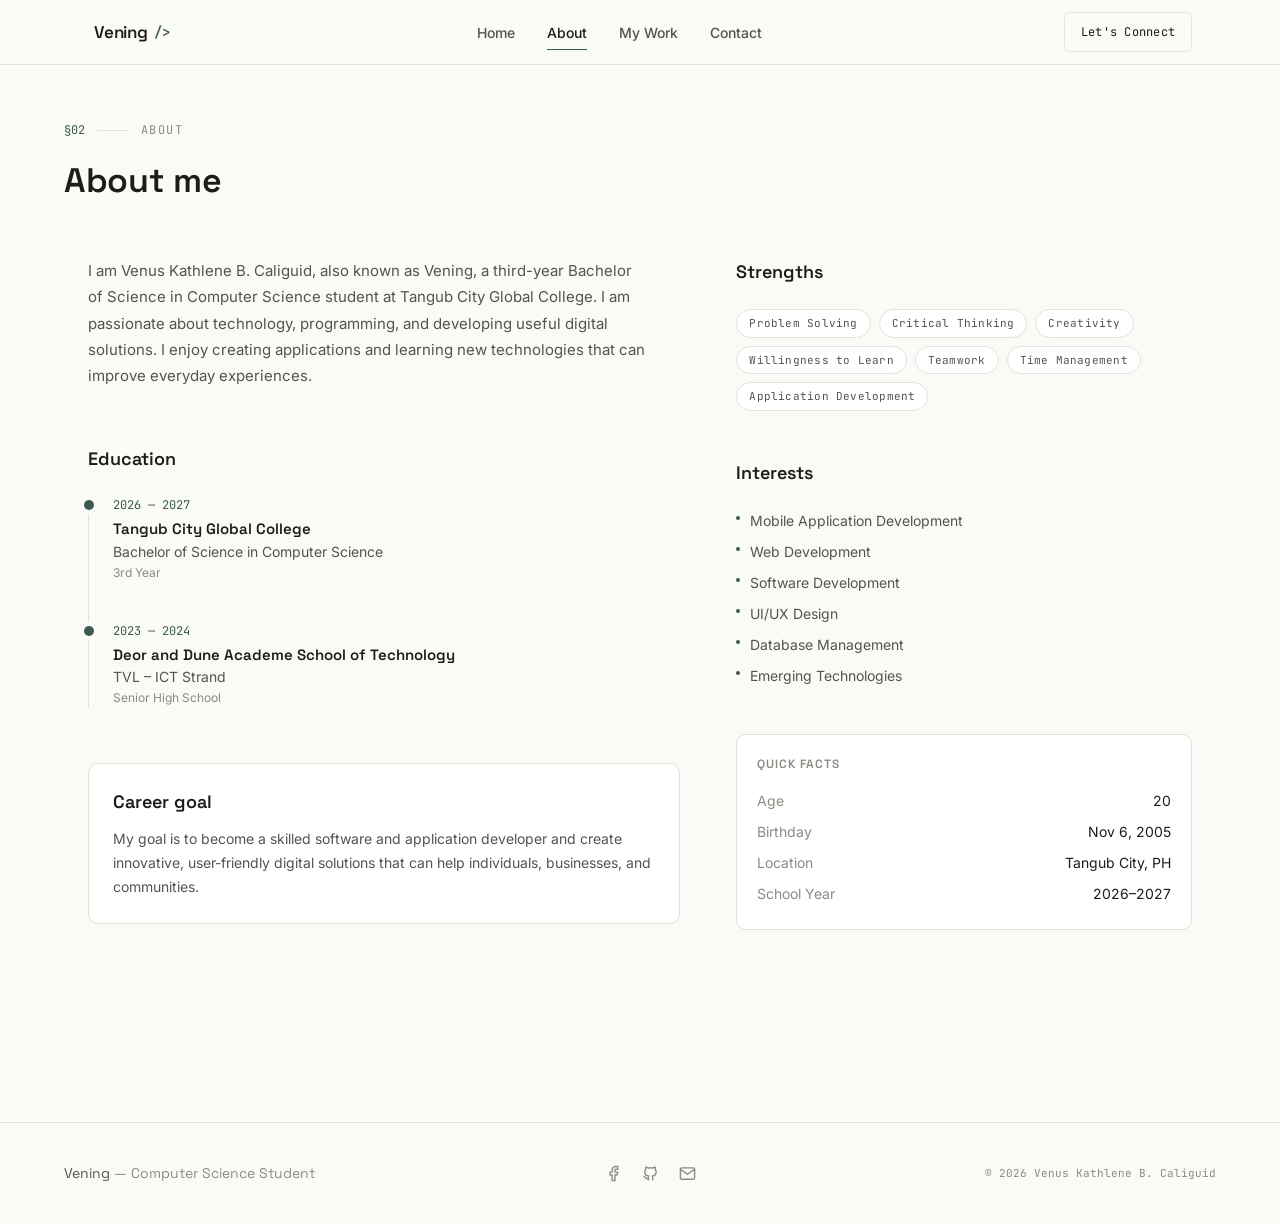
==== about.html @ 763d1053 "Add files via upload" ====
<!DOCTYPE html>
<html lang="en">
<head>
<meta charset="UTF-8" />
<meta name="viewport" content="width=device-width, initial-scale=1.0" />
<title>About — Vening</title>
<link rel="stylesheet" href="style.css" />
</head>
<body>

<header class="navbar">
  <div class="container navbar-inner">
    <button class="logo" onclick="location.href='index.html'">Vening <span>/&gt;</span></button>
    <nav class="nav-links">
      <a href="index.html" class="nav-link">Home</a>
      <a href="about.html" class="nav-link active">About</a>
      <a href="work.html" class="nav-link">My Work</a>
      <a href="contact.html" class="nav-link">Contact</a>
    </nav>
    <a href="contact.html" class="connect-btn font-mono">Let's Connect</a>
    <button class="nav-toggle" aria-label="Toggle menu" aria-expanded="false">
      <svg class="icon-menu" viewBox="0 0 24 24" fill="none" stroke="currentColor" stroke-width="2" stroke-linecap="round"><line x1="3" y1="12" x2="21" y2="12"/><line x1="3" y1="6" x2="21" y2="6"/><line x1="3" y1="18" x2="21" y2="18"/></svg>
      <svg class="icon-close" viewBox="0 0 24 24" fill="none" stroke="currentColor" stroke-width="2" stroke-linecap="round" style="display:none"><line x1="18" y1="6" x2="6" y2="18"/><line x1="6" y1="6" x2="18" y2="18"/></svg>
    </button>
  </div>
  <div class="mobile-menu">
    <a href="index.html" class="nav-link">Home</a>
    <a href="about.html" class="nav-link active">About</a>
    <a href="work.html" class="nav-link">My Work</a>
    <a href="contact.html" class="nav-link">Contact</a>
    <a href="contact.html" class="connect-btn font-mono">Let's Connect</a>
  </div>
</header>

<main>
  <section class="container page-head">
    <div class="eyebrow"><span class="idx">§02</span><span class="rule"></span><span class="label">About</span></div>
    <h1 class="font-display fade">About me</h1>
  </section>

  <section class="container about-grid">
    <div>
      <p class="about-intro fade fade-1">
        I am Venus Kathlene B. Caliguid, also known as Vening, a third-year Bachelor of Science
        in Computer Science student at Tangub City Global College. I am passionate about
        technology, programming, and developing useful digital solutions. I enjoy creating
        applications and learning new technologies that can improve everyday experiences.
      </p>

      <div>
        <h2 class="font-display">Education</h2>
        <div class="timeline">
          <div class="timeline-item fade">
            <span class="timeline-dot"></span>
            <div class="timeline-year font-mono">2026 — 2027</div>
            <div class="timeline-school font-display">Tangub City Global College</div>
            <div class="timeline-program">Bachelor of Science in Computer Science</div>
            <div class="timeline-note">3rd Year</div>
          </div>
          <div class="timeline-item fade fade-1">
            <span class="timeline-dot"></span>
            <div class="timeline-year font-mono">2023 — 2024</div>
            <div class="timeline-school font-display">Deor and Dune Academe School of Technology</div>
            <div class="timeline-program">TVL – ICT Strand</div>
            <div class="timeline-note">Senior High School</div>
          </div>
        </div>
      </div>

      <div class="goal-box fade">
        <h2 class="font-display">Career goal</h2>
        <p>
          My goal is to become a skilled software and application developer and create
          innovative, user-friendly digital solutions that can help individuals, businesses,
          and communities.
        </p>
      </div>
    </div>

    <div class="about-side">
      <div>
        <h2 class="font-display">Strengths</h2>
        <div class="tag-row">
          <span class="tag">Problem Solving</span>
          <span class="tag">Critical Thinking</span>
          <span class="tag">Creativity</span>
          <span class="tag">Willingness to Learn</span>
          <span class="tag">Teamwork</span>
          <span class="tag">Time Management</span>
          <span class="tag">Application Development</span>
        </div>
      </div>

      <div>
        <h2 class="font-display">Interests</h2>
        <ul class="interest-list">
          <li><span class="interest-dot"></span>Mobile Application Development</li>
          <li><span class="interest-dot"></span>Web Development</li>
          <li><span class="interest-dot"></span>Software Development</li>
          <li><span class="interest-dot"></span>UI/UX Design</li>
          <li><span class="interest-dot"></span>Database Management</li>
          <li><span class="interest-dot"></span>Emerging Technologies</li>
        </ul>
      </div>

      <div class="facts-box">
        <h2 class="font-mono">Quick facts</h2>
        <dl>
          <div class="fact-row"><dt>Age</dt><dd>20</dd></div>
          <div class="fact-row"><dt>Birthday</dt><dd>Nov 6, 2005</dd></div>
          <div class="fact-row"><dt>Location</dt><dd>Tangub City, PH</dd></div>
          <div class="fact-row"><dt>School Year</dt><dd>2026–2027</dd></div>
        </dl>
      </div>
    </div>
  </section>
</main>

<footer class="site-footer">
  <div class="container footer-inner">
    <a href="index.html" class="footer-name font-display">Vening <span>— Computer Science Student</span></a>
    <div class="footer-socials">
      <a href="https://www.facebook.com/venuskathlene.bagocaliguid" target="_blank" rel="noopener" aria-label="Facebook"><svg viewBox="0 0 24 24" fill="none" stroke="currentColor" stroke-width="2" stroke-linecap="round" stroke-linejoin="round"><path d="M18 2h-3a5 5 0 0 0-5 5v3H7v4h3v8h4v-8h3l1-4h-4V7a1 1 0 0 1 1-1h3z"/></svg></a>
      <a href="https://github.com/venuskathlene" target="_blank" rel="noopener" aria-label="GitHub"><svg viewBox="0 0 24 24" fill="none" stroke="currentColor" stroke-width="2" stroke-linecap="round" stroke-linejoin="round"><path d="M9 19c-4.3 1.4-4.3-2.5-6-3m12 5v-3.5c0-1 .1-1.4-.5-2 2.8-.3 5.5-1.4 5.5-6a4.6 4.6 0 0 0-1.3-3.2 4.2 4.2 0 0 0-.1-3.2s-1.1-.3-3.5 1.3a12.3 12.3 0 0 0-6.2 0C6.5 2.8 5.4 3.1 5.4 3.1a4.2 4.2 0 0 0-.1 3.2A4.6 4.6 0 0 0 4 9.5c0 4.6 2.7 5.7 5.5 6-.6.6-.6 1.2-.5 2V21"/></svg></a>
      <a href="mailto:venuskathlenecaliguid@gmail.com" aria-label="Email"><svg viewBox="0 0 24 24" fill="none" stroke="currentColor" stroke-width="2" stroke-linecap="round" stroke-linejoin="round"><rect x="2" y="4" width="20" height="16" rx="2"/><path d="m22 6-10 7L2 6"/></svg></a>
    </div>
    <span class="footer-copy">© 2026 Venus Kathlene B. Caliguid</span>
  </div>
</footer>

<script src="script.js"></script>
</body>
</html>
---- style.css ----
@import url('https://fonts.googleapis.com/css2?family=Space+Grotesk:wght@400;500;600;700&family=Inter:wght@400;500;600&family=JetBrains+Mono:wght@400;500&display=swap');

:root {
  --bg: #FAFAF7;
  --surface: #FFFFFF;
  --ink: #1C1C1A;
  --ink-soft: #55534D;
  --ink-faint: #8C8A82;
  --line: #E4E1D9;
  --accent: #3D5A50;
  --accent-soft: #EDF1EE;
  --radius: 10px;
}

* { box-sizing: border-box; }

html { scroll-behavior: smooth; }

body {
  margin: 0;
  font-family: 'Inter', sans-serif;
  background: var(--bg);
  color: var(--ink);
  line-height: 1.5;
  -webkit-font-smoothing: antialiased;
}

::selection { background: var(--accent); color: #fff; }

a { color: inherit; text-decoration: none; }
ul { list-style: none; margin: 0; padding: 0; }
img { max-width: 100%; display: block; }
button { font-family: inherit; cursor: pointer; }

.font-display { font-family: 'Space Grotesk', sans-serif; }
.font-mono { font-family: 'JetBrains Mono', monospace; }

.container {
  max-width: 1152px;
  margin: 0 auto;
  padding: 0 24px;
}

/* ---------- Focus states ---------- */
a:focus-visible,
button:focus-visible,
input:focus-visible,
textarea:focus-visible {
  outline: 2px solid var(--accent);
  outline-offset: 2px;
}

/* ---------- Fade-up animation ---------- */
@keyframes fadeUp {
  from { opacity: 0; transform: translateY(14px); }
  to { opacity: 1; transform: translateY(0); }
}
.fade { animation: fadeUp .55s cubic-bezier(.22,.61,.36,1) both; }
.fade-1 { animation-delay: .04s; }
.fade-2 { animation-delay: .1s; }
.fade-3 { animation-delay: .16s; }
.fade-4 { animation-delay: .22s; }

@media (prefers-reduced-motion: reduce) {
  .fade { animation: none !important; }
  html { scroll-behavior: auto; }
}

/* ---------- Navbar ---------- */
.navbar {
  position: sticky;
  top: 0;
  z-index: 40;
  background: rgba(250, 250, 247, 0.85);
  backdrop-filter: blur(8px);
  border-bottom: 1px solid var(--line);
}
.navbar-inner {
  height: 64px;
  display: flex;
  align-items: center;
  justify-content: space-between;
}
.logo {
  font-family: 'Space Grotesk', sans-serif;
  font-weight: 600;
  font-size: 17px;
  letter-spacing: -0.01em;
  display: flex;
  align-items: center;
  gap: 6px;
  background: none;
  border: none;
  color: var(--ink);
}
.logo span { color: var(--accent); font-family: 'JetBrains Mono', monospace; font-size: 14px; }

.nav-links {
  display: flex;
  align-items: center;
  gap: 32px;
}
.nav-link {
  position: relative;
  font-size: 14px;
  font-weight: 500;
  color: var(--ink-soft);
  background: none;
  border: none;
  padding: 4px 0;
  transition: color .2s;
}
.nav-link::after {
  content: "";
  position: absolute;
  left: 0; right: 0; bottom: -3px;
  height: 1px;
  background: var(--accent);
  transform: scaleX(0);
  transform-origin: left;
  transition: transform .25s ease;
}
.nav-link:hover { color: var(--ink); }
.nav-link:hover::after,
.nav-link.active::after { transform: scaleX(1); }
.nav-link.active { color: var(--ink); }

.connect-btn {
  font-family: 'JetBrains Mono', monospace;
  font-size: 12px;
  letter-spacing: .02em;
  border: 1px solid var(--line);
  background: var(--bg);
  border-radius: 6px;
  padding: 10px 16px;
  color: var(--ink);
  transition: border-color .2s, color .2s;
}
.connect-btn:hover { border-color: var(--accent); color: var(--accent); }

.nav-toggle {
  display: none;
  background: none;
  border: none;
  padding: 8px;
  color: var(--ink);
}
.nav-toggle svg { width: 20px; height: 20px; }

.mobile-menu {
  display: none;
  border-top: 1px solid var(--line);
  padding: 16px 24px;
  flex-direction: column;
  gap: 4px;
  background: var(--bg);
}
.mobile-menu.open { display: flex; }
.mobile-menu .nav-link {
  text-align: left;
  padding: 10px 0;
  font-size: 15px;
}
.mobile-menu .connect-btn {
  align-self: flex-start;
  margin-top: 8px;
}

@media (max-width: 767px) {
  .nav-links, .navbar-inner .connect-btn { display: none; }
  .nav-toggle { display: block; }
}

/* ---------- Buttons ---------- */
.btn {
  display: inline-flex;
  align-items: center;
  gap: 8px;
  font-size: 14px;
  font-weight: 500;
  padding: 12px 20px;
  border-radius: 8px;
  border: 1px solid transparent;
  transition: transform .2s, border-color .2s, color .2s;
}
.btn svg { width: 15px; height: 15px; transition: transform .2s; }
.btn-primary {
  background: var(--ink);
  color: var(--bg);
}
.btn-primary:hover { transform: translateY(-2px); }
.btn-primary:hover svg { transform: translateX(2px); }
.btn-secondary {
  background: transparent;
  border-color: var(--line);
  color: var(--ink);
}
.btn-secondary:hover { border-color: var(--accent); color: var(--accent); }
.btn-secondary:hover svg { transform: translate(2px, -2px); }

/* ---------- Tags / badges ---------- */
.tag {
  font-family: 'JetBrains Mono', monospace;
  font-size: 11px;
  letter-spacing: .02em;
  color: var(--ink-soft);
  border: 1px solid var(--line);
  border-radius: 999px;
  padding: 5px 12px;
  background: var(--surface);
  display: inline-block;
}
.badge {
  font-family: 'JetBrains Mono', monospace;
  font-size: 11px;
  color: var(--ink-soft);
  background: var(--accent-soft);
  border-radius: 5px;
  padding: 5px 10px;
  display: inline-block;
}

/* ---------- Section eyebrow ---------- */
.eyebrow {
  display: flex;
  align-items: center;
  gap: 12px;
  margin-bottom: 16px;
}
.eyebrow .idx { font-family: 'JetBrains Mono', monospace; font-size: 12px; color: var(--accent); }
.eyebrow .rule { height: 1px; width: 32px; background: var(--line); }
.eyebrow .label { font-family: 'JetBrains Mono', monospace; font-size: 12px; letter-spacing: .12em; text-transform: uppercase; color: var(--ink-faint); }

/* ---------- Placeholder blocks ---------- */
.placeholder {
  width: 100%;
  border-radius: 8px;
  border: 1px solid var(--line);
  background-color: var(--surface);
  background-image: repeating-linear-gradient(135deg, transparent, transparent 11px, var(--line) 11px, var(--line) 12px);
  display: flex;
  align-items: center;
  justify-content: center;
  overflow: hidden;
  position: relative;
}
.placeholder span {
  font-family: 'JetBrains Mono', monospace;
  font-size: 11px;
  color: var(--ink-faint);
  background: var(--bg);
  border: 1px solid var(--line);
  padding: 6px 12px;
  border-radius: 6px;
}
.ratio-4-3 { aspect-ratio: 4/3; }
.ratio-16-10 { aspect-ratio: 16/10; }
.ratio-16-9 { aspect-ratio: 16/9; }
.ratio-16-11 { aspect-ratio: 16/11; }
.ratio-4-5 { aspect-ratio: 4/5; }

/* ================= HERO / HOME ================= */
.hero {
  padding: 96px 0 64px;
}
.hero-grid {
  display: grid;
  grid-template-columns: 1.4fr 1fr;
  gap: 48px;
  align-items: center;
}
.hero-eyebrow {
  font-family: 'JetBrains Mono', monospace;
  font-size: 12px;
  letter-spacing: .12em;
  text-transform: uppercase;
  color: var(--accent);
  margin-bottom: 20px;
}
.hero h1 {
  font-family: 'Space Grotesk', sans-serif;
  font-weight: 600;
  font-size: 48px;
  line-height: 1.1;
  letter-spacing: -0.01em;
  margin: 0 0 20px;
}
.hero-role {
  font-size: 18px;
  color: var(--ink-soft);
  margin: 0 0 24px;
}
.hero-desc {
  font-size: 15px;
  color: var(--ink-soft);
  line-height: 1.7;
  max-width: 480px;
  margin: 0 0 32px;
}
.hero-actions { display: flex; flex-wrap: wrap; gap: 12px; }

.hero-photo-wrap { position: relative; }
.hero-photo {
  max-width: 320px;
  margin: 0 auto;
  border-radius: 14px;
  overflow: hidden;
  border: 1px solid var(--line);
}
.hero-photo img { width: 100%; height: 100%; object-fit: cover; aspect-ratio: 4/5; }
.hero-badge {
  position: absolute;
  bottom: -16px;
  left: -16px;
  font-family: 'JetBrains Mono', monospace;
  font-size: 11px;
  background: var(--ink);
  color: var(--bg);
  padding: 8px 12px;
  border-radius: 6px;
}

@media (max-width: 767px) {
  .hero-grid { grid-template-columns: 1fr; }
  .hero { padding: 48px 0 40px; }
  .hero h1 { font-size: 34px; }
  .hero-badge { display: none; }
}

/* ---------- Info cards ---------- */
.info-grid {
  display: grid;
  grid-template-columns: repeat(4, 1fr);
  gap: 16px;
  margin-bottom: 80px;
}
.info-card {
  border: 1px solid var(--line);
  border-radius: 10px;
  padding: 20px;
  background: var(--surface);
  transition: border-color .2s;
}
.info-card:hover { border-color: var(--accent); }
.info-card .idx { font-family: 'JetBrains Mono', monospace; font-size: 12px; color: var(--accent); margin-bottom: 12px; }
.info-card h3 { font-family: 'Space Grotesk', sans-serif; font-weight: 600; font-size: 15px; margin: 0 0 4px; }
.info-card p { font-size: 14px; color: var(--ink-soft); margin: 0; }

@media (max-width: 767px) {
  .info-grid { grid-template-columns: repeat(2, 1fr); }
}

/* ---------- Section heading row ---------- */
.section-head {
  display: flex;
  align-items: flex-end;
  justify-content: space-between;
  gap: 16px;
  flex-wrap: wrap;
  margin-bottom: 32px;
}
.section-head h2 {
  font-family: 'Space Grotesk', sans-serif;
  font-weight: 600;
  font-size: 28px;
  letter-spacing: -0.01em;
  margin: 0;
}
.section-link {
  font-size: 14px;
  font-weight: 500;
  color: var(--ink-soft);
  background: none;
  border: none;
  display: inline-flex;
  align-items: center;
  gap: 4px;
}
.section-link:hover { color: var(--ink); }
.section-link svg { width: 14px; height: 14px; }

/* ---------- Featured project cards (Home) ---------- */
.project-grid {
  display: grid;
  grid-template-columns: 1fr 1fr;
  gap: 24px;
  margin-bottom: 96px;
}
.project-card {
  border: 1px solid var(--line);
  border-radius: 10px;
  overflow: hidden;
  background: var(--surface);
  transition: transform .3s, box-shadow .3s, border-color .2s;
}
.project-card:hover {
  transform: translateY(-4px);
  box-shadow: 0 10px 30px -15px rgba(0,0,0,0.15);
}
.project-card .placeholder { border-radius: 0; border-width: 0 0 1px 0; }
.project-card-body { padding: 24px; }
.project-cat { font-family: 'JetBrains Mono', monospace; font-size: 11px; color: var(--accent); margin-bottom: 8px; }
.project-card h3 { font-family: 'Space Grotesk', sans-serif; font-weight: 600; font-size: 18px; margin: 0 0 8px; }
.project-card p { font-size: 14px; color: var(--ink-soft); line-height: 1.6; margin: 0 0 16px; }
.badge-row { display: flex; flex-wrap: wrap; gap: 8px; margin-bottom: 20px; }
.view-link {
  display: inline-flex;
  align-items: center;
  gap: 6px;
  font-size: 14px;
  font-weight: 500;
  background: none;
  border: none;
  color: var(--ink);
}
.view-link svg { width: 14px; height: 14px; transition: transform .2s; }
.view-link:hover svg { transform: translateX(3px); }

@media (max-width: 767px) {
  .project-grid { grid-template-columns: 1fr; }
}

/* ================= PAGE HEADER (shared) ================= */
.page-head { padding: 56px 0 40px; }
.page-head h1 {
  font-family: 'Space Grotesk', sans-serif;
  font-weight: 600;
  font-size: 34px;
  letter-spacing: -0.01em;
  margin: 0 0 12px;
}
.page-lead {
  font-size: 15px;
  color: var(--ink-soft);
  max-width: 480px;
  margin: 0;
}

/* ================= ABOUT PAGE ================= */
.about-grid {
  display: grid;
  grid-template-columns: 1.3fr 1fr;
  gap: 56px;
  padding-bottom: 96px;
}
.about-intro {
  font-size: 15px;
  color: var(--ink-soft);
  line-height: 1.75;
  max-width: 560px;
  margin: 0 0 56px;
}
.about-grid h2 {
  font-family: 'Space Grotesk', sans-serif;
  font-weight: 600;
  font-size: 18px;
  margin: 0 0 24px;
}

.timeline {
  position: relative;
  padding-left: 24px;
  border-left: 1px solid var(--line);
  margin-bottom: 56px;
}
.timeline-item { position: relative; margin-bottom: 40px; }
.timeline-item:last-child { margin-bottom: 0; }
.timeline-dot {
  position: absolute;
  left: -29px;
  top: 4px;
  width: 10px;
  height: 10px;
  border-radius: 50%;
  background: var(--accent);
  box-shadow: 0 0 0 4px var(--bg);
}
.timeline-year { font-family: 'JetBrains Mono', monospace; font-size: 12px; color: var(--accent); margin-bottom: 4px; }
.timeline-school { font-family: 'Space Grotesk', sans-serif; font-weight: 600; font-size: 15px; }
.timeline-program { font-size: 14px; color: var(--ink-soft); }
.timeline-note { font-size: 12px; color: var(--ink-faint); margin-top: 2px; }

.goal-box {
  border: 1px solid var(--line);
  border-radius: 10px;
  padding: 24px;
  background: var(--surface);
}
.goal-box h2 { margin-bottom: 12px; }
.goal-box p { font-size: 14px; color: var(--ink-soft); line-height: 1.7; margin: 0; }

.tag-row { display: flex; flex-wrap: wrap; gap: 8px; }

.interest-list { display: flex; flex-direction: column; gap: 10px; }
.interest-list li {
  display: flex;
  align-items: flex-start;
  gap: 10px;
  font-size: 14px;
  color: var(--ink-soft);
}
.interest-dot {
  margin-top: 6px;
  width: 4px; height: 4px;
  border-radius: 50%;
  background: var(--accent);
  flex-shrink: 0;
}

.facts-box {
  border: 1px solid var(--line);
  border-radius: 10px;
  padding: 20px;
  background: var(--surface);
}
.facts-box h2 {
  font-size: 12px;
  text-transform: uppercase;
  letter-spacing: .08em;
  color: var(--ink-faint);
  margin-bottom: 12px;
}
.facts-box dl { margin: 0; }
.fact-row { display: flex; justify-content: space-between; font-size: 14px; padding: 5px 0; }
.fact-row dt { color: var(--ink-faint); }
.fact-row dd { margin: 0; }

.about-side { display: flex; flex-direction: column; gap: 48px; }

@media (max-width: 767px) {
  .about-grid { grid-template-columns: 1fr; }
}

/* ================= WORK PAGE ================= */
.work-block {
  display: grid;
  grid-template-columns: 1fr 1fr;
  gap: 40px;
  align-items: center;
  padding: 56px 0;
  border-bottom: 1px solid var(--line);
}
.work-block:last-of-type { border-bottom: none; }
.work-block.reverse .work-media { order: 2; }
.work-block.reverse .work-text { order: 1; }
.work-tag { font-family: 'JetBrains Mono', monospace; font-size: 12px; color: var(--accent); margin-bottom: 12px; }
.work-text h3 { font-family: 'Space Grotesk', sans-serif; font-weight: 600; font-size: 24px; margin: 0 0 12px; }
.work-text p { font-size: 14px; color: var(--ink-soft); line-height: 1.7; margin: 0 0 20px; }
.work-sublabel { font-family: 'JetBrains Mono', monospace; font-size: 11px; text-transform: uppercase; letter-spacing: .08em; color: var(--ink-faint); margin-bottom: 8px; }
.work-actions { display: flex; flex-wrap: wrap; gap: 12px; margin-top: 4px; }

@media (max-width: 767px) {
  .work-block, .work-block.reverse { grid-template-columns: 1fr; }
  .work-block.reverse .work-media,
  .work-block.reverse .work-text { order: initial; }
}

.stack-section { margin-top: 80px; padding-bottom: 96px; }
.stack-section h2 { font-family: 'Space Grotesk', sans-serif; font-weight: 600; font-size: 18px; margin: 0 0 24px; }
.stack-row { display: flex; flex-wrap: wrap; gap: 10px; }
.stack-chip {
  font-family: 'JetBrains Mono', monospace;
  font-size: 12px;
  color: var(--ink-soft);
  border: 1px solid var(--line);
  border-radius: 6px;
  padding: 8px 12px;
  background: var(--surface);
  transition: border-color .2s, color .2s;
}
.stack-chip:hover { border-color: var(--accent); color: var(--accent); }

/* ================= MODAL ================= */
.modal-overlay {
  position: fixed;
  inset: 0;
  background: rgba(28,28,26,0.5);
  z-index: 50;
  display: none;
  align-items: flex-start;
  justify-content: center;
  padding: 16px;
  overflow-y: auto;
}
.modal-overlay.open { display: flex; }
.modal-box {
  background: var(--bg);
  max-width: 640px;
  width: 100%;
  border-radius: 12px;
  border: 1px solid var(--line);
  margin: 32px 0;
}
.modal-head {
  display: flex;
  align-items: center;
  justify-content: space-between;
  padding: 16px 24px;
  border-bottom: 1px solid var(--line);
}
.modal-head .tag-idx { font-family: 'JetBrains Mono', monospace; font-size: 12px; color: var(--accent); }
.modal-close { background: none; border: none; padding: 6px; border-radius: 6px; color: var(--ink); }
.modal-close:hover { background: var(--accent-soft); }
.modal-close svg { width: 18px; height: 18px; }
.modal-body { padding: 24px; }
.modal-body .placeholder { margin-bottom: 24px; }
.modal-cat { font-family: 'JetBrains Mono', monospace; font-size: 11px; text-transform: uppercase; letter-spacing: .06em; color: var(--ink-faint); margin-bottom: 4px; }
.modal-body h2 { font-family: 'Space Grotesk', sans-serif; font-weight: 600; font-size: 24px; margin: 0 0 16px; }
.modal-desc { font-size: 14px; color: var(--ink-soft); line-height: 1.7; margin: 0 0 24px; }
.modal-cols { display: grid; grid-template-columns: 1fr 1fr; gap: 24px; margin-bottom: 24px; }
.modal-cols h4 { font-family: 'JetBrains Mono', monospace; font-size: 11px; text-transform: uppercase; letter-spacing: .06em; color: var(--ink-faint); margin: 0 0 8px; }
.feature-list { display: flex; flex-direction: column; gap: 6px; }
.feature-list li { display: flex; align-items: flex-start; gap: 8px; font-size: 14px; color: var(--ink-soft); }
.feature-dot { margin-top: 6px; width: 4px; height: 4px; border-radius: 50%; background: var(--accent); flex-shrink: 0; }
.modal-links-note { font-family: 'JetBrains Mono', monospace; font-size: 12px; color: var(--ink-faint); width: 100%; margin: 12px 0; }
.modal-footer { display: flex; flex-wrap: wrap; gap: 12px; padding-top: 12px; border-top: 1px solid var(--line); }

@media (max-width: 600px) {
  .modal-cols { grid-template-columns: 1fr; }
}

/* ================= CONTACT PAGE ================= */
.contact-grid {
  display: grid;
  grid-template-columns: 1fr 1.3fr;
  gap: 56px;
  padding-bottom: 64px;
}
.contact-cards { display: flex; flex-direction: column; gap: 16px; }
.contact-card {
  display: flex;
  align-items: flex-start;
  gap: 16px;
  border: 1px solid var(--line);
  border-radius: 10px;
  padding: 20px;
  background: var(--surface);
  transition: border-color .2s;
}
.contact-card:hover { border-color: var(--accent); }
.contact-icon {
  width: 36px; height: 36px;
  border-radius: 8px;
  background: var(--accent-soft);
  display: flex; align-items: center; justify-content: center;
  flex-shrink: 0;
}
.contact-icon svg { width: 16px; height: 16px; color: var(--accent); }
.contact-label { font-family: 'JetBrains Mono', monospace; font-size: 11px; text-transform: uppercase; letter-spacing: .06em; color: var(--ink-faint); margin-bottom: 4px; }
.contact-value { font-size: 14px; }
.contact-value.placeholder-text { color: var(--ink-faint); font-style: italic; }
.contact-value a {
  color: var(--ink);
  text-decoration: underline;
  text-decoration-color: var(--line);
  text-underline-offset: 3px;
  transition: color .2s, text-decoration-color .2s;
}
.contact-value a:hover {
  color: var(--accent);
  text-decoration-color: var(--accent);
}

.contact-form {
  border: 1px solid var(--line);
  border-radius: 10px;
  padding: 32px;
  background: var(--surface);
}
.form-row { display: grid; grid-template-columns: 1fr 1fr; gap: 20px; margin-bottom: 20px; }
.field { margin-bottom: 20px; }
.field label {
  display: block;
  font-family: 'JetBrains Mono', monospace;
  font-size: 11px;
  text-transform: uppercase;
  letter-spacing: .06em;
  color: var(--ink-faint);
  margin-bottom: 8px;
}
.field input, .field textarea {
  width: 100%;
  background: var(--bg);
  border: 1px solid var(--line);
  border-radius: 8px;
  padding: 12px 14px;
  font-size: 14px;
  font-family: 'Inter', sans-serif;
  color: var(--ink);
  transition: border-color .2s;
}
.field input::placeholder, .field textarea::placeholder { color: var(--ink-faint); }
.field input:focus, .field textarea:focus {
  outline: none;
  border-color: var(--accent);
  box-shadow: 0 0 0 1px var(--accent);
}
.field textarea { resize: vertical; min-height: 120px; }
.field-error { font-size: 12px; color: #C0392B; margin: 6px 0 0; }

.form-note {
  font-family: 'JetBrains Mono', monospace;
  font-size: 12px;
  color: var(--ink-faint);
  margin-top: 16px;
}
.form-status {
  border: 1px solid var(--accent);
  background: var(--accent-soft);
  border-radius: 8px;
  padding: 12px 16px;
  font-size: 13px;
  font-family: 'JetBrains Mono', monospace;
  color: var(--accent);
  margin-bottom: 24px;
  display: none;
}
.form-status.show { display: block; }

.social-row {
  display: flex;
  align-items: center;
  justify-content: center;
  gap: 32px;
  padding-top: 40px;
  margin-top: 24px;
  border-top: 1px solid var(--line);
}
.social-row a {
  display: flex;
  align-items: center;
  gap: 8px;
  font-size: 14px;
  color: var(--ink-soft);
  transition: color .2s;
}
.social-row a:hover { color: var(--accent); }
.social-row svg { width: 16px; height: 16px; }

@media (max-width: 767px) {
  .contact-grid { grid-template-columns: 1fr; }
  .form-row { grid-template-columns: 1fr; }
}

/* ================= FOOTER ================= */
.site-footer {
  border-top: 1px solid var(--line);
  margin-top: 96px;
}
.footer-inner {
  padding: 40px 0;
  display: flex;
  align-items: center;
  justify-content: space-between;
  gap: 16px;
  flex-wrap: wrap;
}
.footer-name {
  font-family: 'Space Grotesk', sans-serif;
  font-size: 14px;
  color: var(--ink-soft);
  background: none;
  border: none;
}
.footer-name span { color: var(--ink-faint); }
.footer-socials { display: flex; align-items: center; gap: 20px; }
.footer-socials a { color: var(--ink-faint); transition: color .2s; }
.footer-socials a:hover { color: var(--accent); }
.footer-socials svg { width: 17px; height: 17px; }
.footer-copy { font-family: 'JetBrains Mono', monospace; font-size: 11px; color: var(--ink-faint); }

/* Icon base */
svg { display: block; }
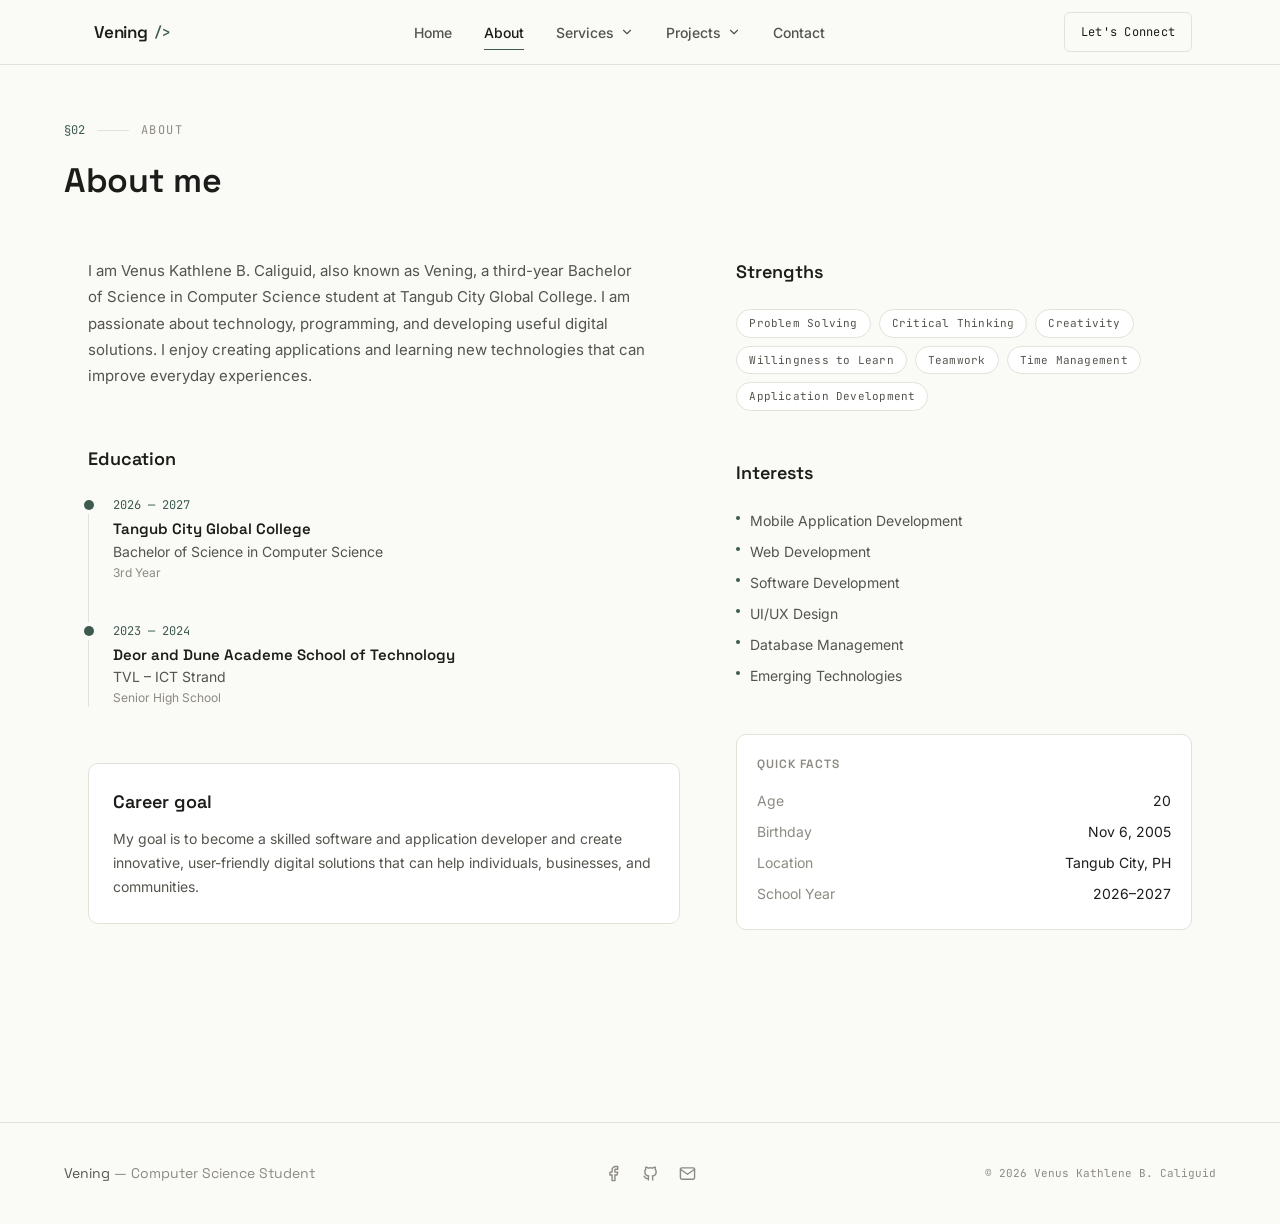
==== commit acd13fb7: "Add files via upload" ====
--- a/about.html
+++ b/about.html
@@ -14,7 +14,27 @@
     <nav class="nav-links">
       <a href="index.html" class="nav-link">Home</a>
       <a href="about.html" class="nav-link active">About</a>
-      <a href="work.html" class="nav-link">My Work</a>
+      <div class="nav-dropdown">
+        <button class="nav-link nav-dropdown-toggle" type="button" aria-expanded="false">
+          Services
+          <svg class="dropdown-caret" viewBox="0 0 24 24" fill="none" stroke="currentColor" stroke-width="2" stroke-linecap="round" stroke-linejoin="round"><path d="m6 9 6 6 6-6"/></svg>
+        </button>
+        <div class="dropdown-menu">
+          <a href="service-web-development.html" class="dropdown-item">Web Development</a>
+          <a href="service-mobile-development.html" class="dropdown-item">Mobile Development</a>
+          <a href="service-graphic-design.html" class="dropdown-item">Graphic Design</a>
+        </div>
+      </div>
+      <div class="nav-dropdown">
+        <button class="nav-link nav-dropdown-toggle" type="button" aria-expanded="false">
+          Projects
+          <svg class="dropdown-caret" viewBox="0 0 24 24" fill="none" stroke="currentColor" stroke-width="2" stroke-linecap="round" stroke-linejoin="round"><path d="m6 9 6 6 6-6"/></svg>
+        </button>
+        <div class="dropdown-menu">
+          <a href="work.html" class="dropdown-item">Web Development</a>
+          <a href="work.html" class="dropdown-item">Mobile Development</a>
+        </div>
+      </div>
       <a href="contact.html" class="nav-link">Contact</a>
     </nav>
     <a href="contact.html" class="connect-btn font-mono">Let's Connect</a>
@@ -26,7 +46,27 @@
   <div class="mobile-menu">
     <a href="index.html" class="nav-link">Home</a>
     <a href="about.html" class="nav-link active">About</a>
-    <a href="work.html" class="nav-link">My Work</a>
+    <div class="mobile-dropdown">
+      <button class="nav-link mobile-dropdown-toggle" type="button" aria-expanded="false">
+        Services
+        <svg class="dropdown-caret" viewBox="0 0 24 24" fill="none" stroke="currentColor" stroke-width="2" stroke-linecap="round" stroke-linejoin="round"><path d="m6 9 6 6 6-6"/></svg>
+      </button>
+      <div class="mobile-dropdown-menu">
+        <span class="dropdown-item">Web Development</span>
+        <span class="dropdown-item">Mobile Development</span>
+        <span class="dropdown-item">Graphic Design</span>
+      </div>
+    </div>
+    <div class="mobile-dropdown">
+      <button class="nav-link mobile-dropdown-toggle" type="button" aria-expanded="false">
+        Projects
+        <svg class="dropdown-caret" viewBox="0 0 24 24" fill="none" stroke="currentColor" stroke-width="2" stroke-linecap="round" stroke-linejoin="round"><path d="m6 9 6 6 6-6"/></svg>
+      </button>
+      <div class="mobile-dropdown-menu">
+        <a href="work.html" class="dropdown-item">Web Development</a>
+        <a href="work.html" class="dropdown-item">Mobile Development</a>
+      </div>
+    </div>
     <a href="contact.html" class="nav-link">Contact</a>
     <a href="contact.html" class="connect-btn font-mono">Let's Connect</a>
   </div>
--- a/style.css
+++ b/style.css
@@ -100,6 +100,9 @@
   align-items: center;
   gap: 32px;
 }
+.nav-dropdown {
+  position: relative;
+}
 .nav-link {
   position: relative;
   font-size: 14px;
@@ -109,6 +112,21 @@
   border: none;
   padding: 4px 0;
   transition: color .2s;
+}
+.nav-dropdown-toggle {
+  display: inline-flex;
+  align-items: center;
+  gap: 6px;
+  cursor: pointer;
+}
+.dropdown-caret {
+  width: 14px;
+  height: 14px;
+  transition: transform .2s ease;
+}
+.nav-dropdown.open .dropdown-caret,
+.mobile-dropdown.open .dropdown-caret {
+  transform: rotate(180deg);
 }
 .nav-link::after {
   content: "";
@@ -122,8 +140,74 @@
 }
 .nav-link:hover { color: var(--ink); }
 .nav-link:hover::after,
-.nav-link.active::after { transform: scaleX(1); }
+.nav-link.active::after,
+.nav-dropdown.open > .nav-dropdown-toggle::after,
+.mobile-dropdown.open > .mobile-dropdown-toggle::after { transform: scaleX(1); }
 .nav-link.active { color: var(--ink); }
+
+.dropdown-menu,
+.mobile-dropdown-menu {
+  position: absolute;
+  top: calc(100% + 14px);
+  left: 0;
+  min-width: 210px;
+  display: none;
+  flex-direction: column;
+  gap: 6px;
+  padding: 10px;
+  background: var(--surface);
+  border: 1px solid var(--line);
+  border-radius: 10px;
+  box-shadow: 0 18px 40px -24px rgba(28, 28, 26, 0.26);
+  z-index: 50;
+}
+.nav-dropdown.open .dropdown-menu,
+.mobile-dropdown.open .mobile-dropdown-menu {
+  display: flex;
+}
+.dropdown-item {
+  display: block;
+  padding: 10px 12px;
+  border-radius: 8px;
+  font-size: 14px;
+  color: var(--ink-soft);
+  transition: background .2s ease, color .2s ease;
+}
+.dropdown-item:hover {
+  background: var(--accent-soft);
+  color: var(--ink);
+}
+.dropdown-description {
+  margin: 6px 10px 0;
+  padding-top: 8px;
+  border-top: 1px solid var(--line);
+  font-size: 12px;
+  line-height: 1.6;
+  color: var(--ink-soft);
+}
+
+.service-box {
+  border: 1px solid var(--line);
+  border-radius: 10px;
+  background: var(--surface);
+  padding: 32px;
+  max-width: 860px;
+  margin: 0 auto 80px;
+}
+.service-box p {
+  font-size: 15px;
+  line-height: 1.75;
+  color: var(--ink-soft);
+  margin: 0 0 20px;
+}
+.service-list {
+  margin: 0;
+  padding-left: 22px;
+  color: var(--ink-soft);
+  font-size: 15px;
+  line-height: 1.9;
+}
+.service-list li + li { margin-top: 8px; }
 
 .connect-btn {
   font-family: 'JetBrains Mono', monospace;
@@ -164,6 +248,28 @@
 .mobile-menu .connect-btn {
   align-self: flex-start;
   margin-top: 8px;
+}
+.mobile-dropdown {
+  position: relative;
+}
+.mobile-dropdown-toggle {
+  width: 100%;
+  display: inline-flex;
+  align-items: center;
+  justify-content: space-between;
+  text-align: left;
+  cursor: pointer;
+}
+.mobile-dropdown-menu {
+  position: static;
+  min-width: unset;
+  padding: 8px 0 0 16px;
+  box-shadow: none;
+  border: none;
+  background: transparent;
+}
+.mobile-dropdown-menu .dropdown-item {
+  padding: 8px 10px;
 }
 
 @media (max-width: 767px) {
